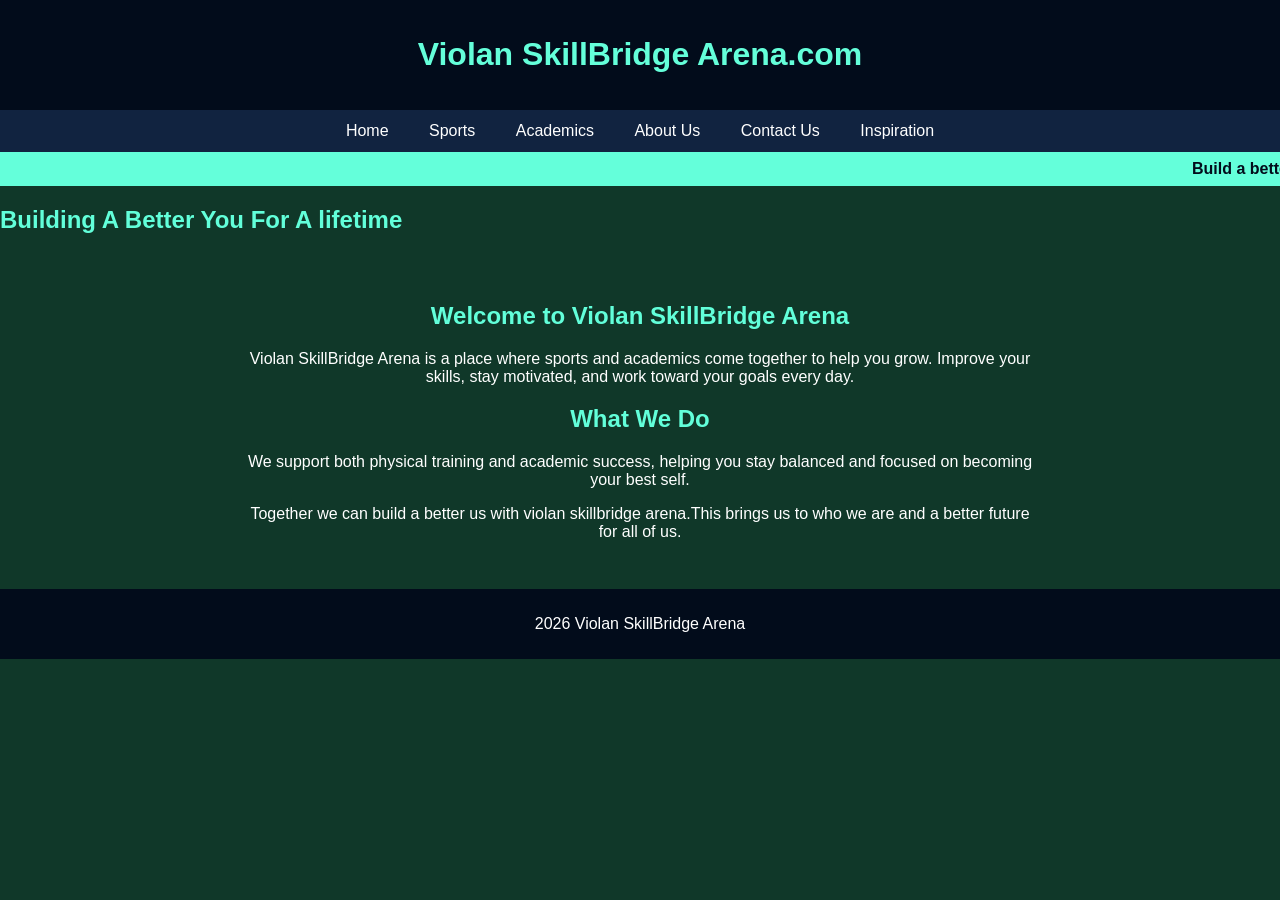
==== index.html @ e22b9766 "Add files via upload" ====
<!DOCTYPE html PUBLIC "-//W3C//DTD XHTML 1.0 Transitional//EN" "http://www.w3.org/TR/xhtml1/DTD/xhtml1-transitional.dtd">
<html xmlns="http://www.w3.org/1999/xhtml">
<head>
<meta http-equiv="Content-Type" content="text/html; charset=iso-8859-1" />
<title>Untitled Document</title>
</head>

<body><!DOCTYPE html>
<html lang="en">
<html lang="sw"> 
<head>
<meta charset="UTF-8">
<title>Violan SkillBridge Arena- Home</title>

<style>
body {
    margin: 0;
    font-family: Arial, sans-serif;
    background-color: #103829;
    color: white;
}

/* HEADER */
header {
    background-color: #020c1b;
    text-align: center;
    padding: 15px;
}

header h1 {
    color: #64ffda;
}

/* NAV */
nav {
    background-color: #112340;
    text-align: center;
}

nav a {
    color: white;
    padding: 12px 18px;
    display: inline-block;
    text-decoration: none;
}

nav a:hover {
    background-color: #233555;
}

/* MARQUEE */
marquee {
    background-color: #64ffda;
    color: #020c1b;
    padding: 8px;
    font-weight: bold;
}

/* BANNER */
.banner {
    height: 280px;
    background: linear-gradient(rgba(10,25,47,0.6), rgba(10,25,47,0.9)),
    url('https://images.unsplash.com/photo-1511512578047-dfb367046420');
    background-size: cover;
    background-position: center;
    display: flex;
    justify-content: center;
    align-items: center;
    text-align: center;
}

.banner h2 {
    color: #64ffda;
    font-size: 34px;
}

/* CONTENT */
.container {
    padding: 28px;
    max-width: 800px;
    margin: auto;
    text-align: center;
}

h2 {
    color: #62ffda;
}

/* FOOTER */
footer {
    background-color: #020c1b;
    text-align: center;
    padding: 10px;
    margin-top: 20px;
}
</style>
</head>

<body>

<header>
    <h1>Violan SkillBridge Arena.com</h1>
</header>

<nav>
    <a href="index.html">Home</a>
    <a href="sports.html">Sports</a>
    <a href="academics.html">Academics</a>
    <a href="about.html">About Us</a>
    <a href="contact.html">Contact Us</a>
    <a href="inspiration.html">Inspiration</a>
</nav>

<marquee> Build a better you in  Your Journey with Violan SkillBridge Arena </marquee>

<!--BANNER-->
<div class="BANNER">
         </center> <h2>Building A Better You For A lifetime </h2</center>
</div>

<!-- SHORT CONTENT -->
<div class="container">

    <h2>Welcome to Violan SkillBridge Arena</h2>
    <p>
       Violan SkillBridge Arena is a place where sports and academics come together to help you grow.
        Improve your skills, stay motivated, and work toward your goals every day.
    </p>

    <h2>What We Do</h2>
    <p>
        We support both physical training and academic success, helping you stay balanced
        and focused on becoming your best self.
    </p>Together we can build a better us with violan skillbridge arena.This brings us to who we are and a better future for all of us.

</div>

<footer>
    <p> 2026 Violan SkillBridge Arena</p>
</footer>

</body>
</html>
</body>
</html>
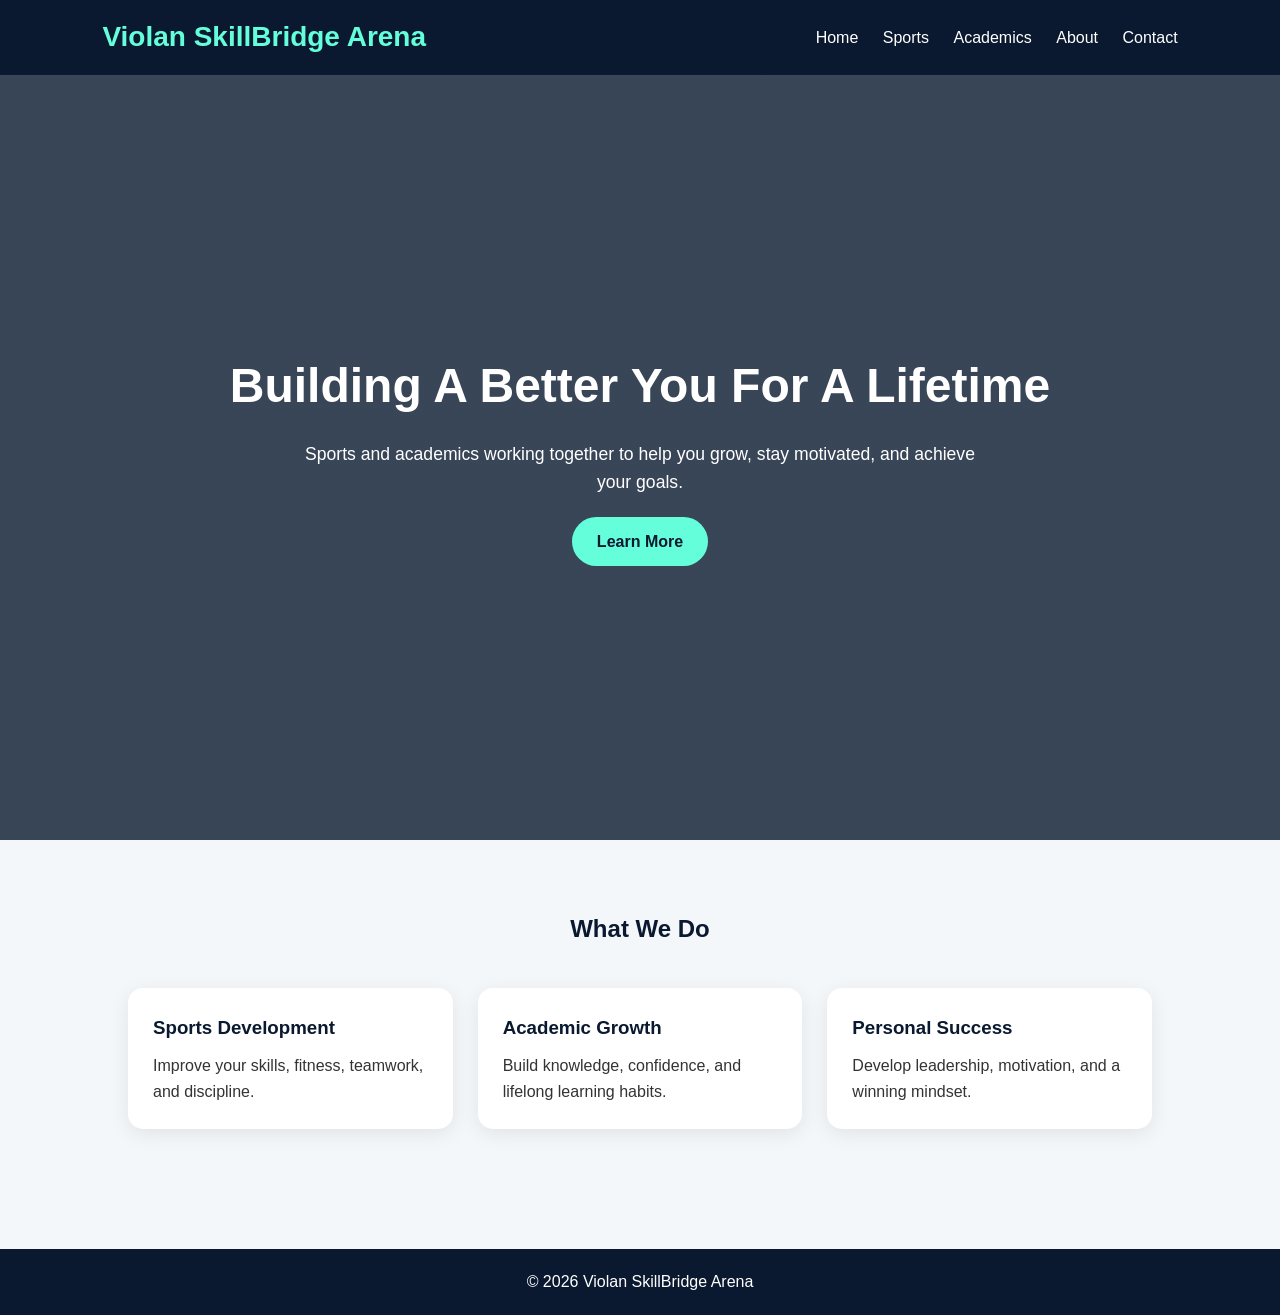
==== commit 52529f3b: "Update index.html" ====
--- a/index.html
+++ b/index.html
@@ -1,145 +1,73 @@
-<!DOCTYPE html PUBLIC "-//W3C//DTD XHTML 1.0 Transitional//EN" "http://www.w3.org/TR/xhtml1/DTD/xhtml1-transitional.dtd">
-<html xmlns="http://www.w3.org/1999/xhtml">
-<head>
-<meta http-equiv="Content-Type" content="text/html; charset=iso-8859-1" />
-<title>Untitled Document</title>
-</head>
-
-<body><!DOCTYPE html>
+<!DOCTYPE html>
 <html lang="en">
-<html lang="sw"> 
 <head>
 <meta charset="UTF-8">
-<title>Violan SkillBridge Arena- Home</title>
-
-<style>
-body {
-    margin: 0;
-    font-family: Arial, sans-serif;
-    background-color: #103829;
-    color: white;
-}
-
-/* HEADER */
-header {
-    background-color: #020c1b;
-    text-align: center;
-    padding: 15px;
-}
-
-header h1 {
-    color: #64ffda;
-}
-
-/* NAV */
-nav {
-    background-color: #112340;
-    text-align: center;
-}
-
-nav a {
-    color: white;
-    padding: 12px 18px;
-    display: inline-block;
-    text-decoration: none;
-}
-
-nav a:hover {
-    background-color: #233555;
-}
-
-/* MARQUEE */
-marquee {
-    background-color: #64ffda;
-    color: #020c1b;
-    padding: 8px;
-    font-weight: bold;
-}
-
-/* BANNER */
-.banner {
-    height: 280px;
-    background: linear-gradient(rgba(10,25,47,0.6), rgba(10,25,47,0.9)),
-    url('https://images.unsplash.com/photo-1511512578047-dfb367046420');
-    background-size: cover;
-    background-position: center;
-    display: flex;
-    justify-content: center;
-    align-items: center;
-    text-align: center;
-}
-
-.banner h2 {
-    color: #64ffda;
-    font-size: 34px;
-}
-
-/* CONTENT */
-.container {
-    padding: 28px;
-    max-width: 800px;
-    margin: auto;
-    text-align: center;
-}
-
-h2 {
-    color: #62ffda;
-}
-
-/* FOOTER */
-footer {
-    background-color: #020c1b;
-    text-align: center;
-    padding: 10px;
-    margin-top: 20px;
-}
-</style>
+<title>Violan SkillBridge Arena</title>
+<link rel="stylesheet" href="style.css">
 </head>
-
 <body>
 
 <header>
-    <h1>Violan SkillBridge Arena.com</h1>
+<div class="logo">Violan SkillBridge Arena</div>
+
+<nav>
+<a href="index.html">Home</a>
+<a href="sports.html">Sports</a>
+<a href="academics.html">Academics</a>
+<a href="about.html">About</a>
+<a href="contact.html">Contact</a>
+</nav>
 </header>
 
-<nav>
-    <a href="index.html">Home</a>
-    <a href="sports.html">Sports</a>
-    <a href="academics.html">Academics</a>
-    <a href="about.html">About Us</a>
-    <a href="contact.html">Contact Us</a>
-    <a href="inspiration.html">Inspiration</a>
-</nav>
+<section class="hero">
 
-<marquee> Build a better you in  Your Journey with Violan SkillBridge Arena </marquee>
+<div class="hero-content">
+<h1>Building A Better You For A Lifetime</h1>
 
-<!--BANNER-->
-<div class="BANNER">
-         </center> <h2>Building A Better You For A lifetime </h2</center>
+<p>
+Sports and academics working together to help you grow,
+stay motivated, and achieve your goals.
+</p>
+
+<a href="about.html" class="btn">Learn More</a>
+
+</div>
+</section>
+
+<section class="section">
+
+<h2 class="section-title">What We Do</h2>
+
+<div class="cards">
+
+<div class="card">
+<h3>Sports Development</h3>
+<p>
+Improve your skills, fitness, teamwork, and discipline.
+</p>
 </div>
 
-<!-- SHORT CONTENT -->
-<div class="container">
+<div class="card">
+<h3>Academic Growth</h3>
+<p>
+Build knowledge, confidence, and lifelong learning habits.
+</p>
+</div>
 
-    <h2>Welcome to Violan SkillBridge Arena</h2>
-    <p>
-       Violan SkillBridge Arena is a place where sports and academics come together to help you grow.
-        Improve your skills, stay motivated, and work toward your goals every day.
-    </p>
-
-    <h2>What We Do</h2>
-    <p>
-        We support both physical training and academic success, helping you stay balanced
-        and focused on becoming your best self.
-    </p>Together we can build a better us with violan skillbridge arena.This brings us to who we are and a better future for all of us.
+<div class="card">
+<h3>Personal Success</h3>
+<p>
+Develop leadership, motivation, and a winning mindset.
+</p>
+</div>
 
 </div>
 
+</section>
+
 <footer>
-    <p> 2026 Violan SkillBridge Arena</p>
+&copy; 2026 Violan SkillBridge Arena
 </footer>
 
 </body>
 </html>
-</body>
-</html>
--- a/style.css
+++ b/style.css
@@ -0,0 +1,181 @@
+*{
+    margin:0;
+    padding:0;
+    box-sizing:border-box;
+    font-family:'Segoe UI',sans-serif;
+}
+
+body{
+    background:#f4f7fa;
+    color:#333;
+    line-height:1.6;
+}
+
+/* Header */
+header{
+    background:#0a192f;
+    color:white;
+    padding:15px 8%;
+    display:flex;
+    justify-content:space-between;
+    align-items:center;
+    position:sticky;
+    top:0;
+    z-index:1000;
+}
+
+.logo{
+    font-size:28px;
+    font-weight:bold;
+    color:#64ffda;
+}
+
+nav a{
+    color:white;
+    text-decoration:none;
+    margin-left:20px;
+    transition:0.3s;
+}
+
+nav a:hover{
+    color:#64ffda;
+}
+
+/* Hero */
+.hero{
+    height:85vh;
+    background:
+    linear-gradient(rgba(10,25,47,.8),rgba(10,25,47,.8)),
+    url('https://images.unsplash.com/photo-1511512578047-dfb367046420');
+    background-size:cover;
+    background-position:center;
+    display:flex;
+    justify-content:center;
+    align-items:center;
+    text-align:center;
+    color:white;
+    padding:20px;
+}
+
+.hero-content h1{
+    font-size:3rem;
+    margin-bottom:15px;
+}
+
+.hero-content p{
+    max-width:700px;
+    margin:auto;
+    font-size:1.1rem;
+}
+
+.btn{
+    display:inline-block;
+    margin-top:20px;
+    background:#64ffda;
+    color:#0a192f;
+    padding:12px 25px;
+    border-radius:30px;
+    text-decoration:none;
+    font-weight:bold;
+}
+
+.btn:hover{
+    background:#4de1bf;
+}
+
+/* Sections */
+.section{
+    padding:70px 10%;
+}
+
+.section-title{
+    text-align:center;
+    margin-bottom:40px;
+    color:#0a192f;
+}
+
+/* Cards */
+.cards{
+    display:grid;
+    grid-template-columns:repeat(auto-fit,minmax(250px,1fr));
+    gap:25px;
+}
+
+.card{
+    background:white;
+    padding:25px;
+    border-radius:15px;
+    box-shadow:0 5px 20px rgba(0,0,0,.08);
+    transition:0.3s;
+}
+
+.card:hover{
+    transform:translateY(-8px);
+}
+
+.card h3{
+    color:#0a192f;
+    margin-bottom:10px;
+}
+
+/* Sports Cards */
+.sport-card img{
+    width:100%;
+    height:220px;
+    object-fit:cover;
+    border-radius:10px;
+    margin-bottom:15px;
+}
+
+/* Contact */
+.contact-form{
+    max-width:700px;
+    margin:auto;
+}
+
+.contact-form input,
+.contact-form textarea{
+    width:100%;
+    padding:15px;
+    margin-bottom:15px;
+    border:1px solid #ccc;
+    border-radius:10px;
+}
+
+.contact-form button{
+    background:#0a192f;
+    color:white;
+    border:none;
+    padding:15px 25px;
+    border-radius:10px;
+    cursor:pointer;
+}
+
+.contact-form button:hover{
+    background:#112240;
+}
+
+/* Footer */
+footer{
+    background:#0a192f;
+    color:white;
+    text-align:center;
+    padding:20px;
+    margin-top:50px;
+}
+
+@media(max-width:768px){
+
+header{
+    flex-direction:column;
+}
+
+nav{
+    margin-top:10px;
+}
+
+.hero-content h1{
+    font-size:2rem;
+}
+
+}
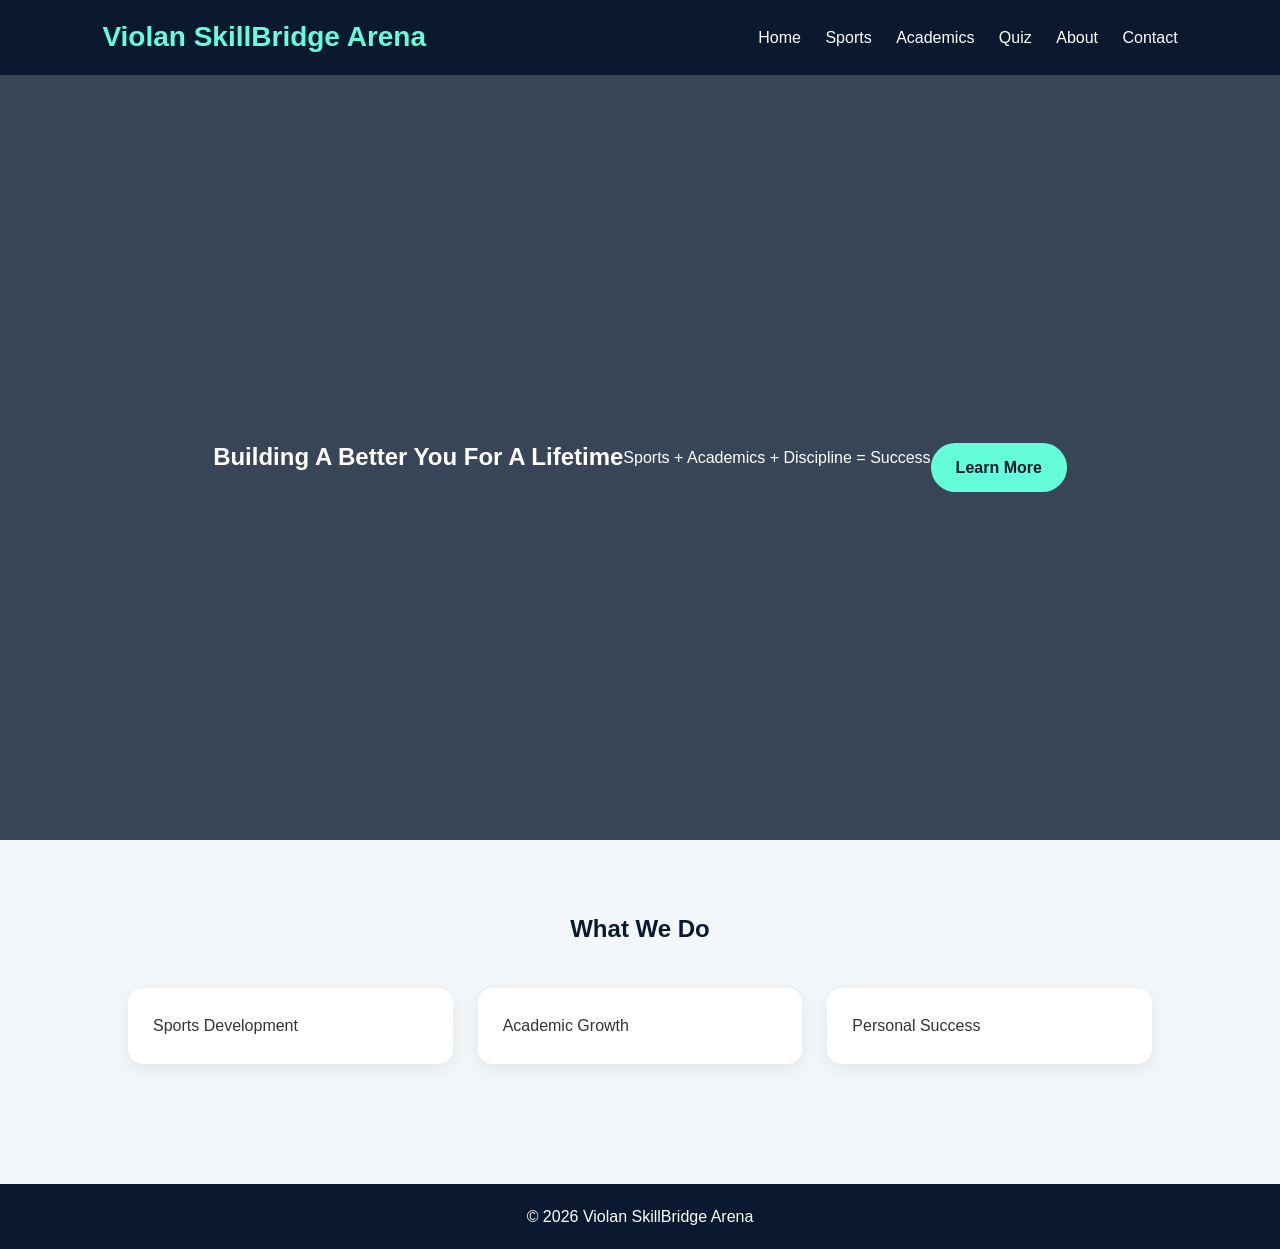
==== commit 03aff0d6: "Revise index.html structure and content Updated the navigation links and modified the hero section c" ====
--- a/index.html
+++ b/index.html
@@ -1,72 +1,42 @@
 <!DOCTYPE html>
-<html lang="en">
+<html>
 <head>
-<meta charset="UTF-8">
 <title>Violan SkillBridge Arena</title>
 <link rel="stylesheet" href="style.css">
 </head>
+
 <body>
 
 <header>
-<div class="logo">Violan SkillBridge Arena</div>
-
-<nav>
-<a href="index.html">Home</a>
-<a href="sports.html">Sports</a>
-<a href="academics.html">Academics</a>
-<a href="about.html">About</a>
-<a href="contact.html">Contact</a>
-</nav>
+  <div class="logo">Violan SkillBridge Arena</div>
+  <nav>
+    <a href="index.html">Home</a>
+    <a href="sports.html">Sports</a>
+    <a href="academics.html">Academics</a>
+    <a href="quiz.html">Quiz</a>
+    <a href="about.html">About</a>
+    <a href="contact.html">Contact</a>
+  </nav>
 </header>
 
 <section class="hero">
-
-<div class="hero-content">
-<h1>Building A Better You For A Lifetime</h1>
-
-<p>
-Sports and academics working together to help you grow,
-stay motivated, and achieve your goals.
-</p>
-
-<a href="about.html" class="btn">Learn More</a>
-
-</div>
+  <h1>Building A Better You For A Lifetime</h1>
+  <p>Sports + Academics + Discipline = Success</p>
+  <a class="btn" href="about.html">Learn More</a>
 </section>
 
 <section class="section">
+  <h2 class="section-title">What We Do</h2>
 
-<h2 class="section-title">What We Do</h2>
-
-<div class="cards">
-
-<div class="card">
-<h3>Sports Development</h3>
-<p>
-Improve your skills, fitness, teamwork, and discipline.
-</p>
-</div>
-
-<div class="card">
-<h3>Academic Growth</h3>
-<p>
-Build knowledge, confidence, and lifelong learning habits.
-</p>
-</div>
-
-<div class="card">
-<h3>Personal Success</h3>
-<p>
-Develop leadership, motivation, and a winning mindset.
-</p>
-</div>
-
-</div>
-
+  <div class="cards">
+    <div class="card">Sports Development</div>
+    <div class="card">Academic Growth</div>
+    <div class="card">Personal Success</div>
+  </div>
 </section>
 
 <footer>
-&copy; 2026 Violan SkillBridge Arena
+  © 2026 Violan SkillBridge Arena
 </footer>
 
 </body>
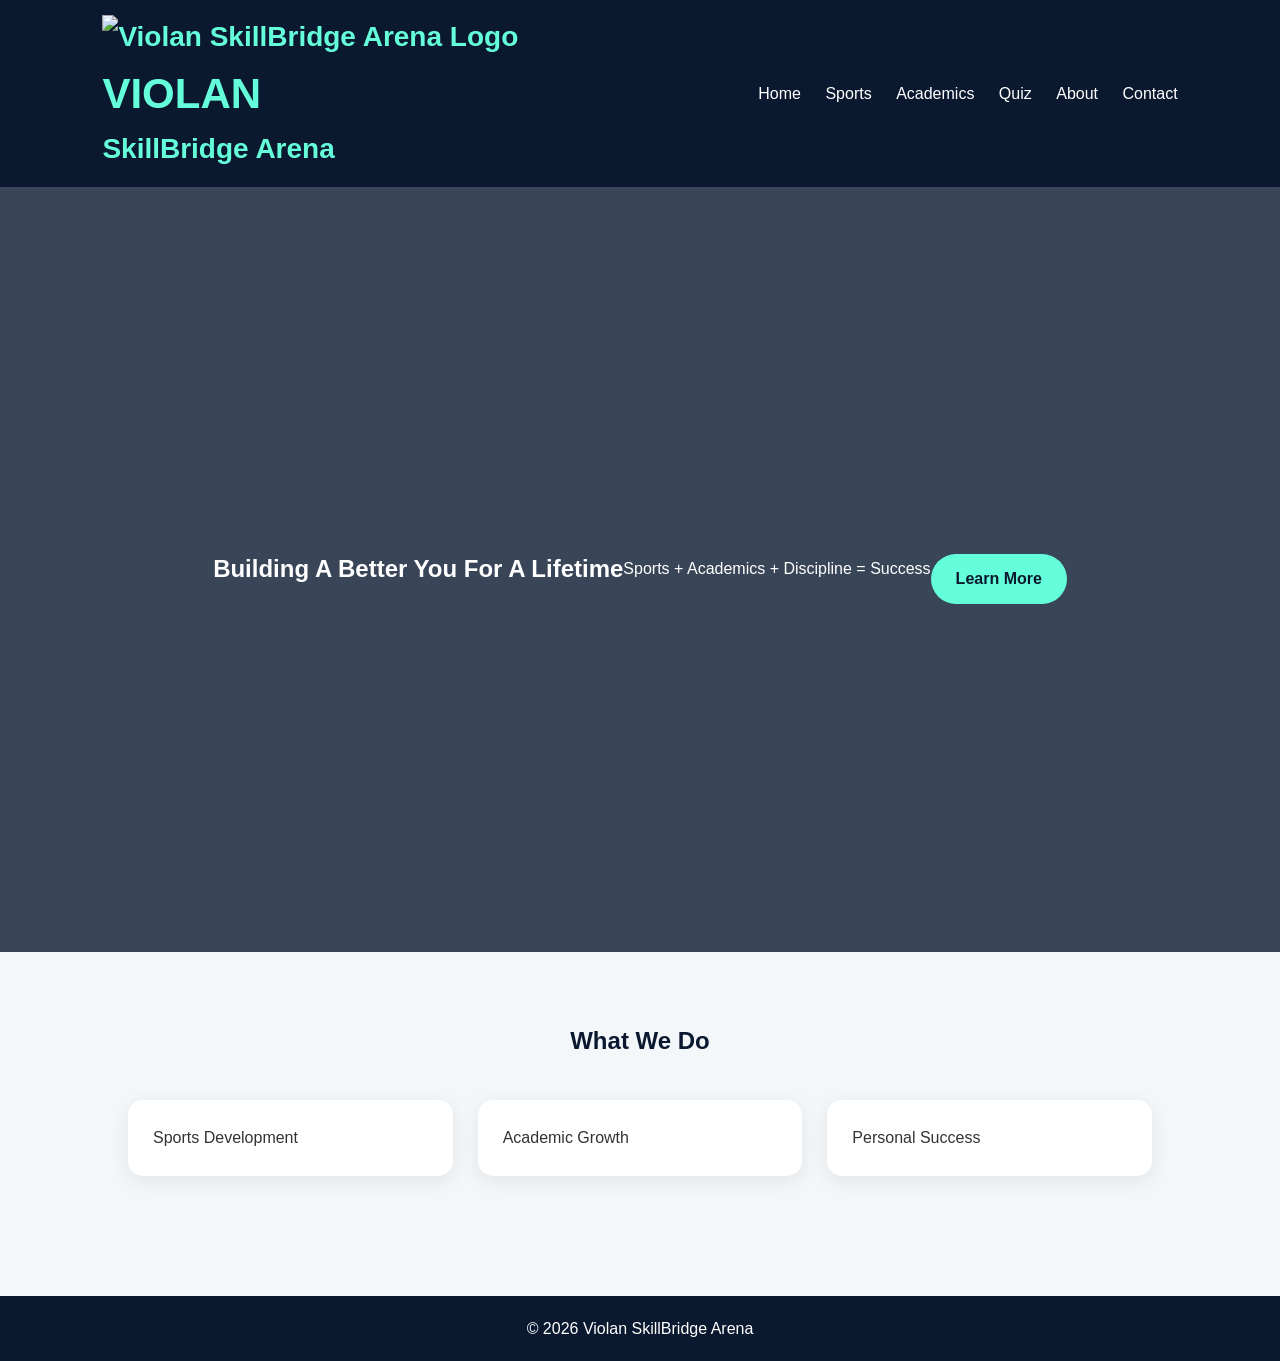
==== commit f245fd9b: "Enhance header with logo image and text Added logo image and updated logo section layout." ====
--- a/index.html
+++ b/index.html
@@ -1,42 +1,52 @@
 <!DOCTYPE html>
 <html>
 <head>
-<title>Violan SkillBridge Arena</title>
-<link rel="stylesheet" href="style.css">
+    <title>Violan SkillBridge Arena</title>
+    <link rel="stylesheet" href="style.css">
 </head>
 
 <body>
 
 <header>
-  <div class="logo">Violan SkillBridge Arena</div>
-  <nav>
-    <a href="index.html">Home</a>
-    <a href="sports.html">Sports</a>
-    <a href="academics.html">Academics</a>
-    <a href="quiz.html">Quiz</a>
-    <a href="about.html">About</a>
-    <a href="contact.html">Contact</a>
-  </nav>
+
+    <div class="logo">
+        <img src="images/logo.png" alt="Violan SkillBridge Arena Logo">
+
+        <div class="logo-text">
+            <h2>VIOLAN</h2>
+            <span>SkillBridge Arena</span>
+        </div>
+    </div>
+
+    <nav>
+        <a href="index.html">Home</a>
+        <a href="sports.html">Sports</a>
+        <a href="academics.html">Academics</a>
+        <a href="quiz.html">Quiz</a>
+        <a href="about.html">About</a>
+        <a href="contact.html">Contact</a>
+    </nav>
+
 </header>
 
 <section class="hero">
-  <h1>Building A Better You For A Lifetime</h1>
-  <p>Sports + Academics + Discipline = Success</p>
-  <a class="btn" href="about.html">Learn More</a>
+    <h1>Building A Better You For A Lifetime</h1>
+    <p>Sports + Academics + Discipline = Success</p>
+    <a class="btn" href="about.html">Learn More</a>
 </section>
 
 <section class="section">
-  <h2 class="section-title">What We Do</h2>
+    <h2 class="section-title">What We Do</h2>
 
-  <div class="cards">
-    <div class="card">Sports Development</div>
-    <div class="card">Academic Growth</div>
-    <div class="card">Personal Success</div>
-  </div>
+    <div class="cards">
+        <div class="card">Sports Development</div>
+        <div class="card">Academic Growth</div>
+        <div class="card">Personal Success</div>
+    </div>
 </section>
 
 <footer>
-  © 2026 Violan SkillBridge Arena
+    © 2026 Violan SkillBridge Arena
 </footer>
 
 </body>
